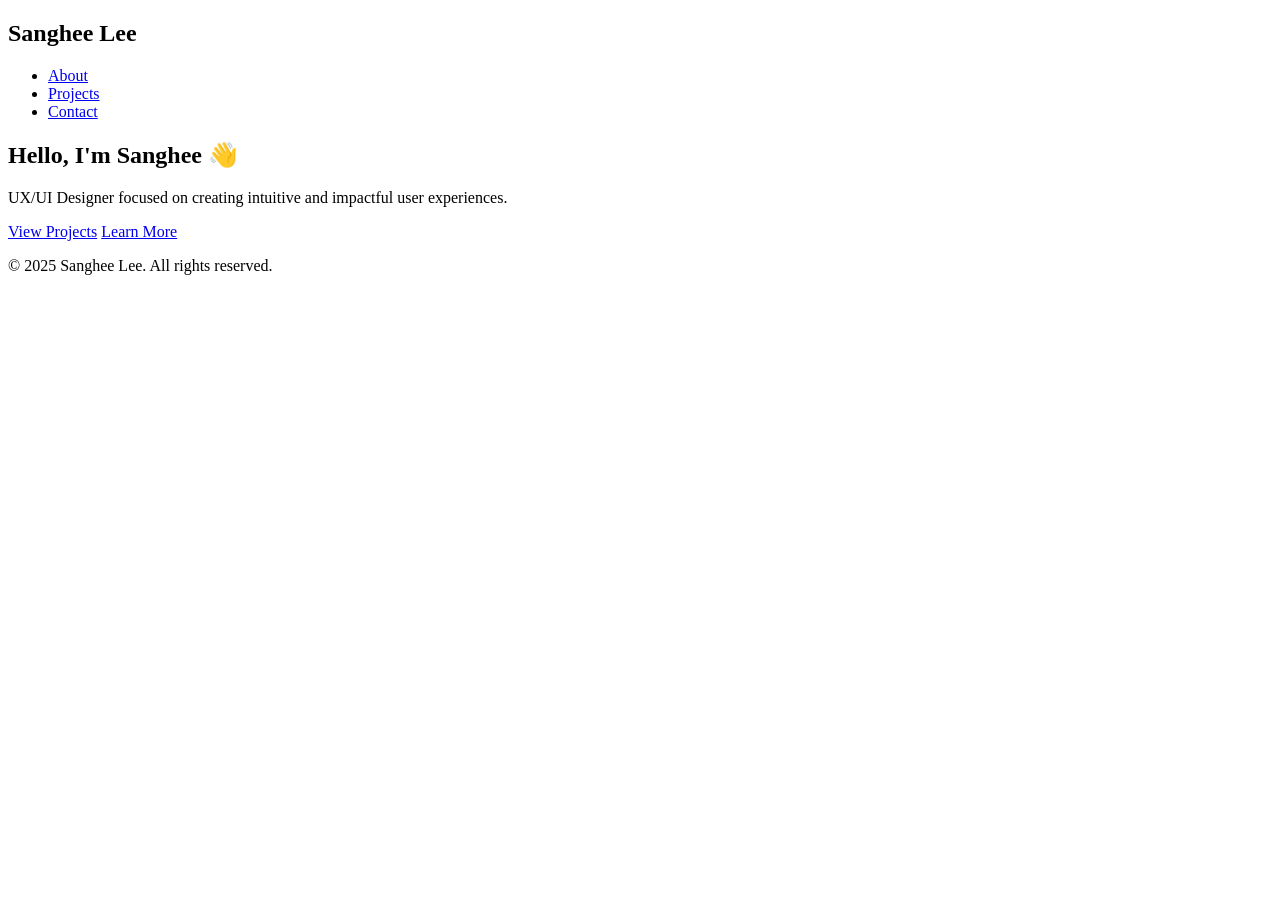
==== index.html @ ce348c5e "Add files via upload" ====
<!DOCTYPE html>
<html lang="en">
<head>
  <meta charset="UTF-8" />
  <meta name="viewport" content="width=device-width, initial-scale=1.0" />
  <title>Sanghee Lee | UX/UI Designer</title>
  <link rel="stylesheet" href="assets/css/style.css" />
  <link href="https://fonts.googleapis.com/css2?family=Poppins:wght@400;600&display=swap" rel="stylesheet">
  <link rel="stylesheet" href="https://cdnjs.cloudflare.com/ajax/libs/font-awesome/6.5.0/css/all.min.css">
</head>

<body>
  <header>
    <nav>
      <h1>Sanghee Lee</h1>
      <ul>
        <li><a href="about.html">About</a></li>
        <li><a href="projects.html">Projects</a></li>
        <li><a href="contact.html">Contact</a></li>
      </ul>
    </nav>
  </header>

  <main>
    <section class="hero">
      <h2>Hello, I'm Sanghee 👋</h2>
      <p>UX/UI Designer focused on creating intuitive and impactful user experiences.</p>
      <div class="buttons">
        <a href="projects.html" class="btn">View Projects</a>
        <a href="about.html" class="btn outline">Learn More</a>
      </div>
    </section>
  </main>

  <footer>
    <p>© 2025 Sanghee Lee. All rights reserved.</p>
  </footer>

  <script src="assets/js/scrollToTop.js"></script>

</body>
</html>
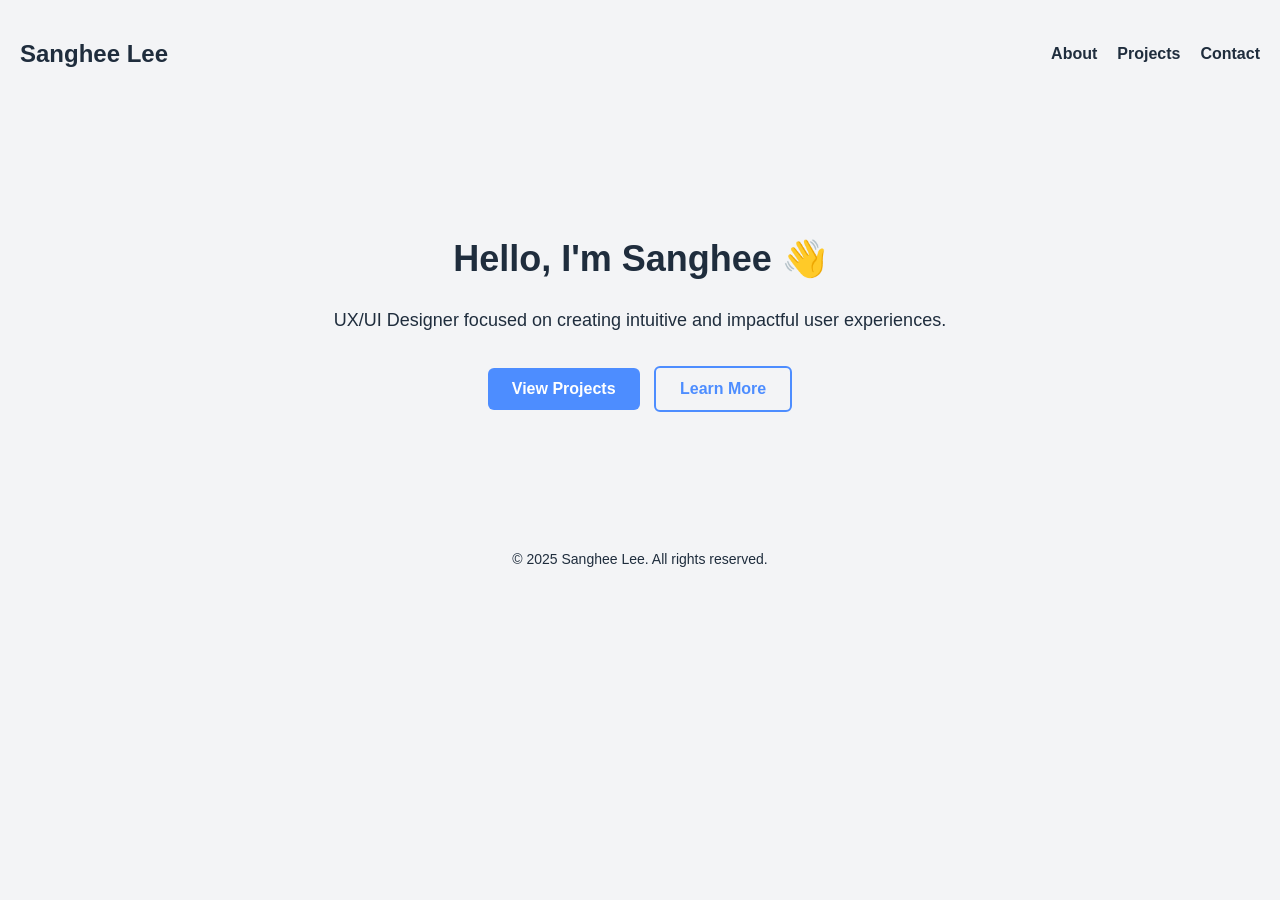
==== commit 896905cd: "Add files via upload" ====
--- a/index.html
+++ b/index.html
@@ -4,7 +4,7 @@
   <meta charset="UTF-8" />
   <meta name="viewport" content="width=device-width, initial-scale=1.0" />
   <title>Sanghee Lee | UX/UI Designer</title>
-  <link rel="stylesheet" href="assets/css/style.css" />
+  <link rel="stylesheet" href="style.css" />
   <link href="https://fonts.googleapis.com/css2?family=Poppins:wght@400;600&display=swap" rel="stylesheet">
   <link rel="stylesheet" href="https://cdnjs.cloudflare.com/ajax/libs/font-awesome/6.5.0/css/all.min.css">
 </head>
@@ -36,7 +36,7 @@
     <p>© 2025 Sanghee Lee. All rights reserved.</p>
   </footer>
 
-  <script src="assets/js/scrollToTop.js"></script>
+  <script src="scrollToTop.js"></script>
 
 </body>
 </html>
--- a/style.css
+++ b/style.css
@@ -0,0 +1,263 @@
+/* 기본 스타일 */
+body {
+  margin: 0;
+  font-family: 'Poppins', sans-serif;
+  background-color: #F3F4F6;
+  color: #1F2D3D;
+}
+
+/* 네비게이션 */
+nav {
+  display: flex;
+  justify-content: space-between;
+  align-items: center;
+  padding: 20px;
+}
+
+nav ul {
+  list-style: none;
+  display: flex;
+  gap: 20px;
+  margin: 0;
+}
+
+nav ul li a {
+  text-decoration: none;
+  color: #1F2D3D;
+  font-weight: 600;
+}
+
+/* 히어로 섹션 */
+.hero {
+  text-align: center;
+  padding: 100px 20px;
+}
+
+.hero h2 {
+  font-size: 36px;
+}
+
+.hero p {
+  font-size: 18px;
+  margin-bottom: 30px;
+}
+
+/* 버튼 스타일 */
+.buttons .btn {
+  display: inline-block;
+  padding: 12px 24px;
+  margin: 5px;
+  border-radius: 6px;
+  text-decoration: none;
+  font-weight: 600;
+  background-color: #4D8DFF;
+  color: white;
+}
+
+.buttons .btn.outline {
+  background-color: transparent;
+  border: 2px solid #4D8DFF;
+  color: #4D8DFF;
+}
+
+/* 푸터 스타일 */
+footer {
+  text-align: center;
+  padding: 20px;
+  font-size: 14px;
+}
+
+/* About 섹션 */
+.about-section {
+  max-width: 800px;
+  margin: 0 auto;
+  padding: 80px 20px;
+}
+
+.about-section h2 {
+  font-size: 32px;
+  margin-bottom: 20px;
+}
+
+.about-section h3 {
+  font-size: 24px;
+  margin-top: 40px;
+}
+
+.about-section p,
+.about-section li {
+  font-size: 16px;
+  line-height: 1.6;
+  margin-bottom: 10px;
+}
+
+.about-section ul {
+  list-style-type: disc;
+  padding-left: 20px;
+}
+
+
+/* Contact 섹션 */
+.contact-section {
+  max-width: 600px;
+  margin: 0 auto;
+  padding: 80px 20px;
+  text-align: center;
+}
+
+.contact-section h2 {
+  font-size: 32px;
+  margin-bottom: 20px;
+}
+
+.contact-info p {
+  font-size: 16px;
+  margin-bottom: 10px;
+}
+
+.contact-form {
+  display: flex;
+  flex-direction: column;
+  gap: 15px;
+  margin-top: 30px;
+}
+
+.contact-form input,
+.contact-form textarea {
+  padding: 12px;
+  font-size: 16px;
+  border: 1px solid #ccc;
+  border-radius: 6px;
+  font-family: 'Poppins', sans-serif;
+}
+
+.contact-form button {
+  background-color: #4D8DFF;
+  color: white;
+  padding: 12px;
+  font-size: 16px;
+  font-weight: 600;
+  border: none;
+  border-radius: 6px;
+  cursor: pointer;
+}
+
+.contact-form button:hover {
+  background-color: #376ed9;
+}
+
+
+
+
+/* Projects 섹션 */
+.projects-section {
+  max-width: 1000px;
+  margin: 0 auto;
+  padding: 80px 20px;
+}
+
+.projects-section h2 {
+  font-size: 32px;
+  margin-bottom: 40px;
+  text-align: center;
+}
+
+.project-list {
+  display: flex;
+  flex-wrap: wrap;
+  gap: 30px;
+  justify-content: center;
+}
+
+.project-card {
+  width: 300px;
+  background-color: white;
+  border-radius: 12px;
+  box-shadow: 0 4px 12px rgba(0,0,0,0.1);
+  overflow: hidden;
+  padding: 20px;
+  text-align: left;
+}
+
+.project-card img {
+  width: 100%;
+  height: 180px;
+  object-fit: cover;
+  border-radius: 8px;
+  margin-bottom: 15px;
+}
+
+.project-card h3 {
+  font-size: 20px;
+  margin-bottom: 10px;
+}
+
+.project-card p {
+  font-size: 15px;
+  line-height: 1.5;
+  margin-bottom: 15px;
+}
+
+.project-card a {
+  color: #4D8DFF;
+  text-decoration: none;
+  font-weight: 600;
+}
+
+
+/* 프로젝트 정렬 수정 */
+.project-wrapper {
+  display: flex;
+  justify-content: center;
+  padding: 80px 20px;
+}
+
+.project-container {
+  display: flex;
+  gap: 40px;
+  background-color: #fff;
+  box-shadow: 0 10px 30px rgba(0, 0, 0, 0.1);
+  padding: 40px;
+  border-radius: 16px;
+  max-width: 700px;
+  width: 100%;
+  justify-content: space-between;
+  flex-wrap: wrap;
+}
+
+.project-box {
+  width: 100%;
+  max-width: 230px;
+  text-align: center;
+}
+
+.project-box h3 {
+  font-size: 20px;
+  margin-bottom: 15px;
+}
+
+.project-box video {
+  width: 100%;
+  border-radius: 10px;
+  box-shadow: 0 4px 15px rgba(0,0,0,0.1);
+  margin-bottom: 15px;
+}
+
+.project-box .btn {
+  display: inline-block;
+  padding: 10px 20px;
+  background-color: #4D8DFF;
+  color: white;
+  text-decoration: none;
+  border-radius: 8px;
+  font-weight: 600;
+  transition: background-color 0.2s;
+}
+
+.project-box .btn:hover {
+  background-color: #376ed9;
+}
+
+
+
+
